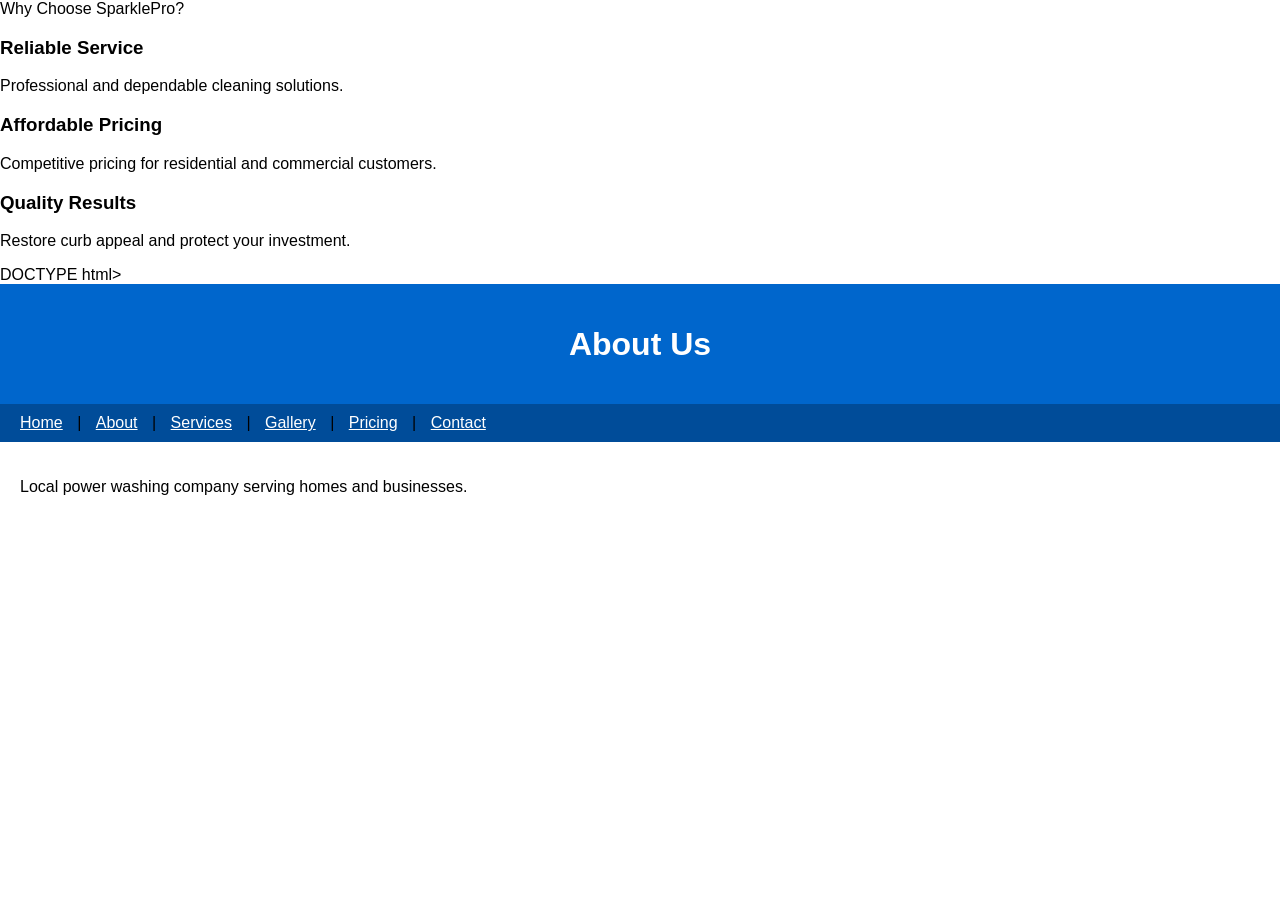
==== about.html @ 60c55490 "Add stylesheet link to about.html" ====
<!<h2>Why Choose SparklePro?</h2>
<link rel="stylesheet" href="styles.css">
 

<div class="grid">

 

<div>

<h3>Reliable Service</h3>

<p>Professional and dependable cleaning solutions.</p>

</div>

 

<div>

<h3>Affordable Pricing</h3>

<p>Competitive pricing for residential and commercial customers.</p>

</div>

 

<div>

<h3>Quality Results</h3>

<p>Restore curb appeal and protect your investment.</p>

</div>

 

</div>DOCTYPE html><html><head><title>About</title><link rel="stylesheet" href="styles.css"></head><body><header><h1>About Us</h1></header><nav><a href="index.html">Home</a> | <a href="about.html">About</a> | <a href="services.html">Services</a> | <a href="gallery.html">Gallery</a> | <a href="pricing.html">Pricing</a> | <a href="contact.html">Contact</a></nav><main><p>Local power washing company serving homes and businesses.</p></main></body></html>
---- styles.css ----
body{font-family:Arial,sans-serif;margin:0}header{background:#0066cc;color:white;padding:20px;text-align:center}nav{padding:10px;background:#004c99}nav a{color:white;margin:10px}main{padding:20px}table{border-collapse:collapse}th,td{padding:8px}
---- styles.css ----
body{font-family:Arial,sans-serif;margin:0}header{background:#0066cc;color:white;padding:20px;text-align:center}nav{padding:10px;background:#004c99}nav a{color:white;margin:10px}main{padding:20px}table{border-collapse:collapse}th,td{padding:8px}
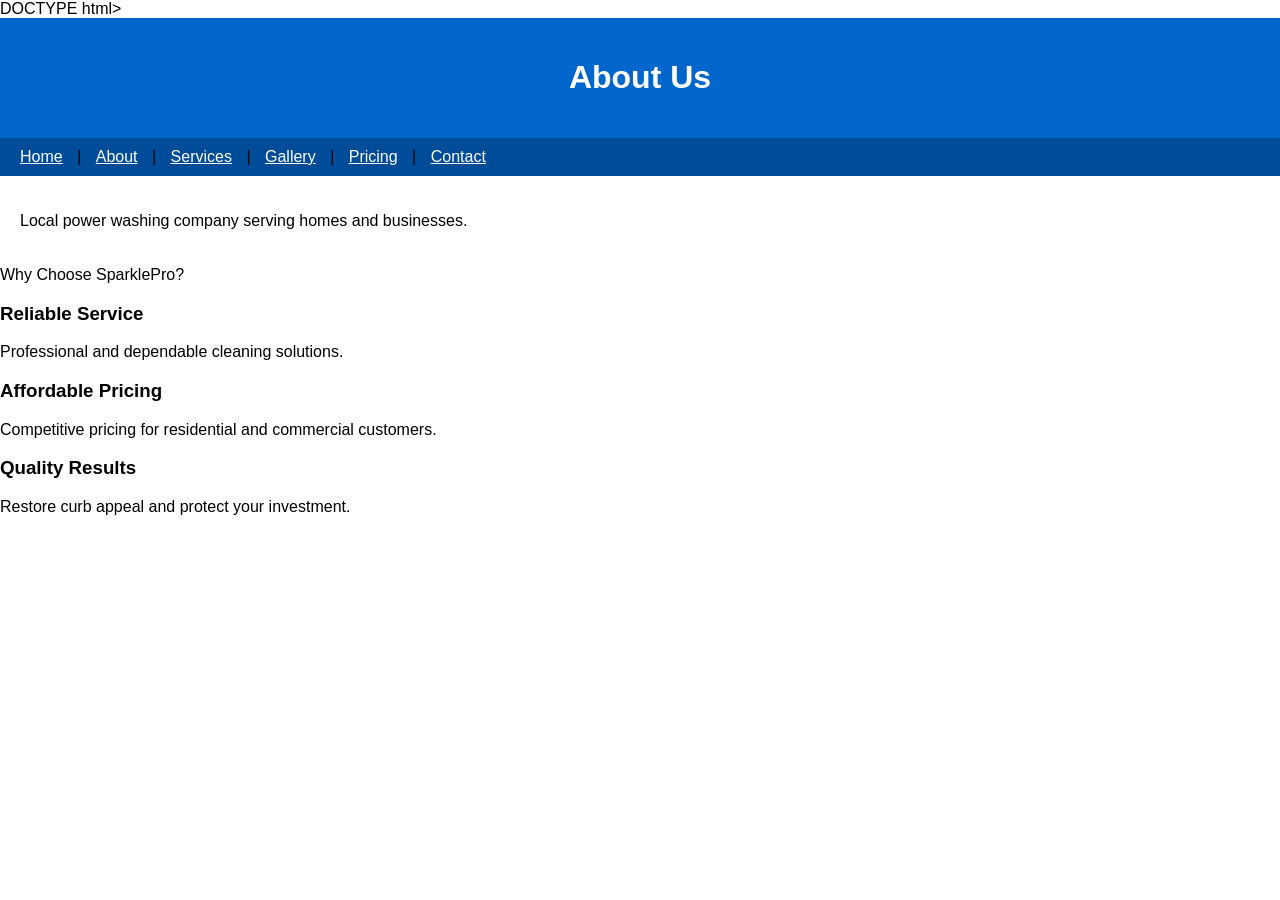
==== commit 057c6939: "Correct HTML structure in about.html Fixed HTML structure and removed duplicate content." ====
--- a/about.html
+++ b/about.html
@@ -1,5 +1,7 @@
+<link rel="stylesheet" href="styles.css">
+</div>DOCTYPE html><html><head><title>About</title><link rel="stylesheet" href="styles.css"></head><body><header><h1>About Us</h1></header><nav><a href="index.html">Home</a> | <a href="about.html">About</a> | <a href="services.html">Services</a> | <a href="gallery.html">Gallery</a> | <a href="pricing.html">Pricing</a> | <a href="contact.html">Contact</a></nav><main><p>Local power washing company serving homes and businesses.</p></main></body></html>
 <!<h2>Why Choose SparklePro?</h2>
-<link rel="stylesheet" href="styles.css">
+
  
 
 <div class="grid">
@@ -36,4 +38,4 @@
 
  
 
-</div>DOCTYPE html><html><head><title>About</title><link rel="stylesheet" href="styles.css"></head><body><header><h1>About Us</h1></header><nav><a href="index.html">Home</a> | <a href="about.html">About</a> | <a href="services.html">Services</a> | <a href="gallery.html">Gallery</a> | <a href="pricing.html">Pricing</a> | <a href="contact.html">Contact</a></nav><main><p>Local power washing company serving homes and businesses.</p></main></body></html>
+
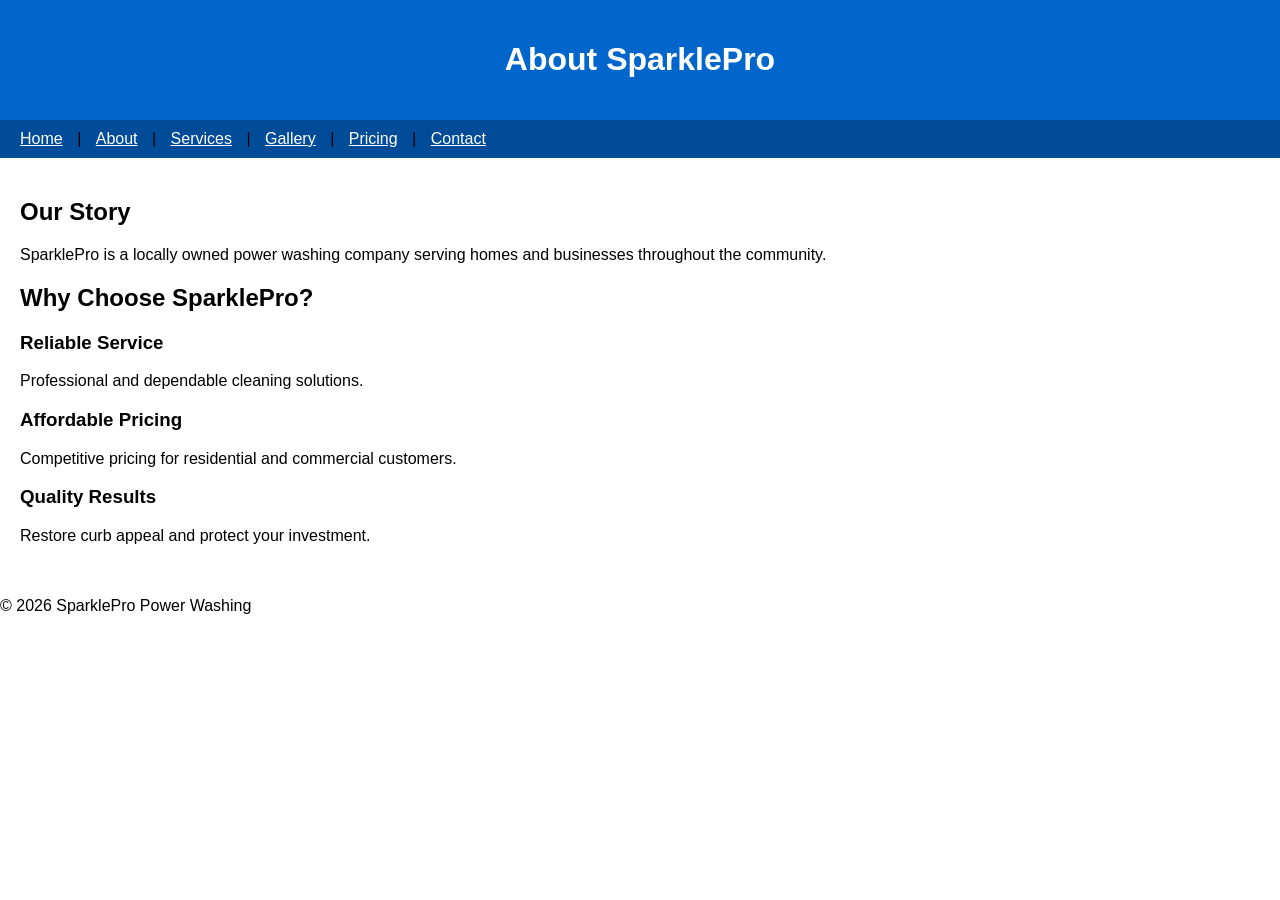
==== commit 01f97caa: "Revise About page layout and content Updated the structure and content of the About page, including " ====
--- a/about.html
+++ b/about.html
@@ -1,6 +1,68 @@
+<!DOCTYPE html>
+
+<html>
+
+ 
+
+<head>
+
+<title>About SparklePro</title>
+
 <link rel="stylesheet" href="styles.css">
-</div>DOCTYPE html><html><head><title>About</title><link rel="stylesheet" href="styles.css"></head><body><header><h1>About Us</h1></header><nav><a href="index.html">Home</a> | <a href="about.html">About</a> | <a href="services.html">Services</a> | <a href="gallery.html">Gallery</a> | <a href="pricing.html">Pricing</a> | <a href="contact.html">Contact</a></nav><main><p>Local power washing company serving homes and businesses.</p></main></body></html>
-<!<h2>Why Choose SparklePro?</h2>
+
+</head>
+
+ 
+
+<body>
+
+ 
+
+<header>
+
+<h1>About SparklePro</h1>
+
+</header>
+
+ 
+
+<nav>
+
+<a href="index.html">Home</a> |
+
+<a href="about.html">About</a> |
+
+<a href="services.html">Services</a> |
+
+<a href="gallery.html">Gallery</a> |
+
+<a href="pricing.html">Pricing</a> |
+
+<a href="contact.html">Contact</a>
+
+</nav>
+
+ 
+
+<main>
+
+ 
+
+<h2>Our Story</h2>
+
+ 
+
+<p>
+
+SparklePro is a locally owned power washing company serving homes
+
+and businesses throughout the community.
+
+</p>
+
+ 
+
+<h2>Why Choose SparklePro?</h2>
 
  
 
@@ -38,4 +100,24 @@
 
  
 
+</div>
 
+ 
+
+</main>
+
+ 
+
+<footer>
+
+<p>© 2026 SparklePro Power Washing</p>
+
+</footer>
+
+ 
+
+</body>
+
+ 
+
+</html>
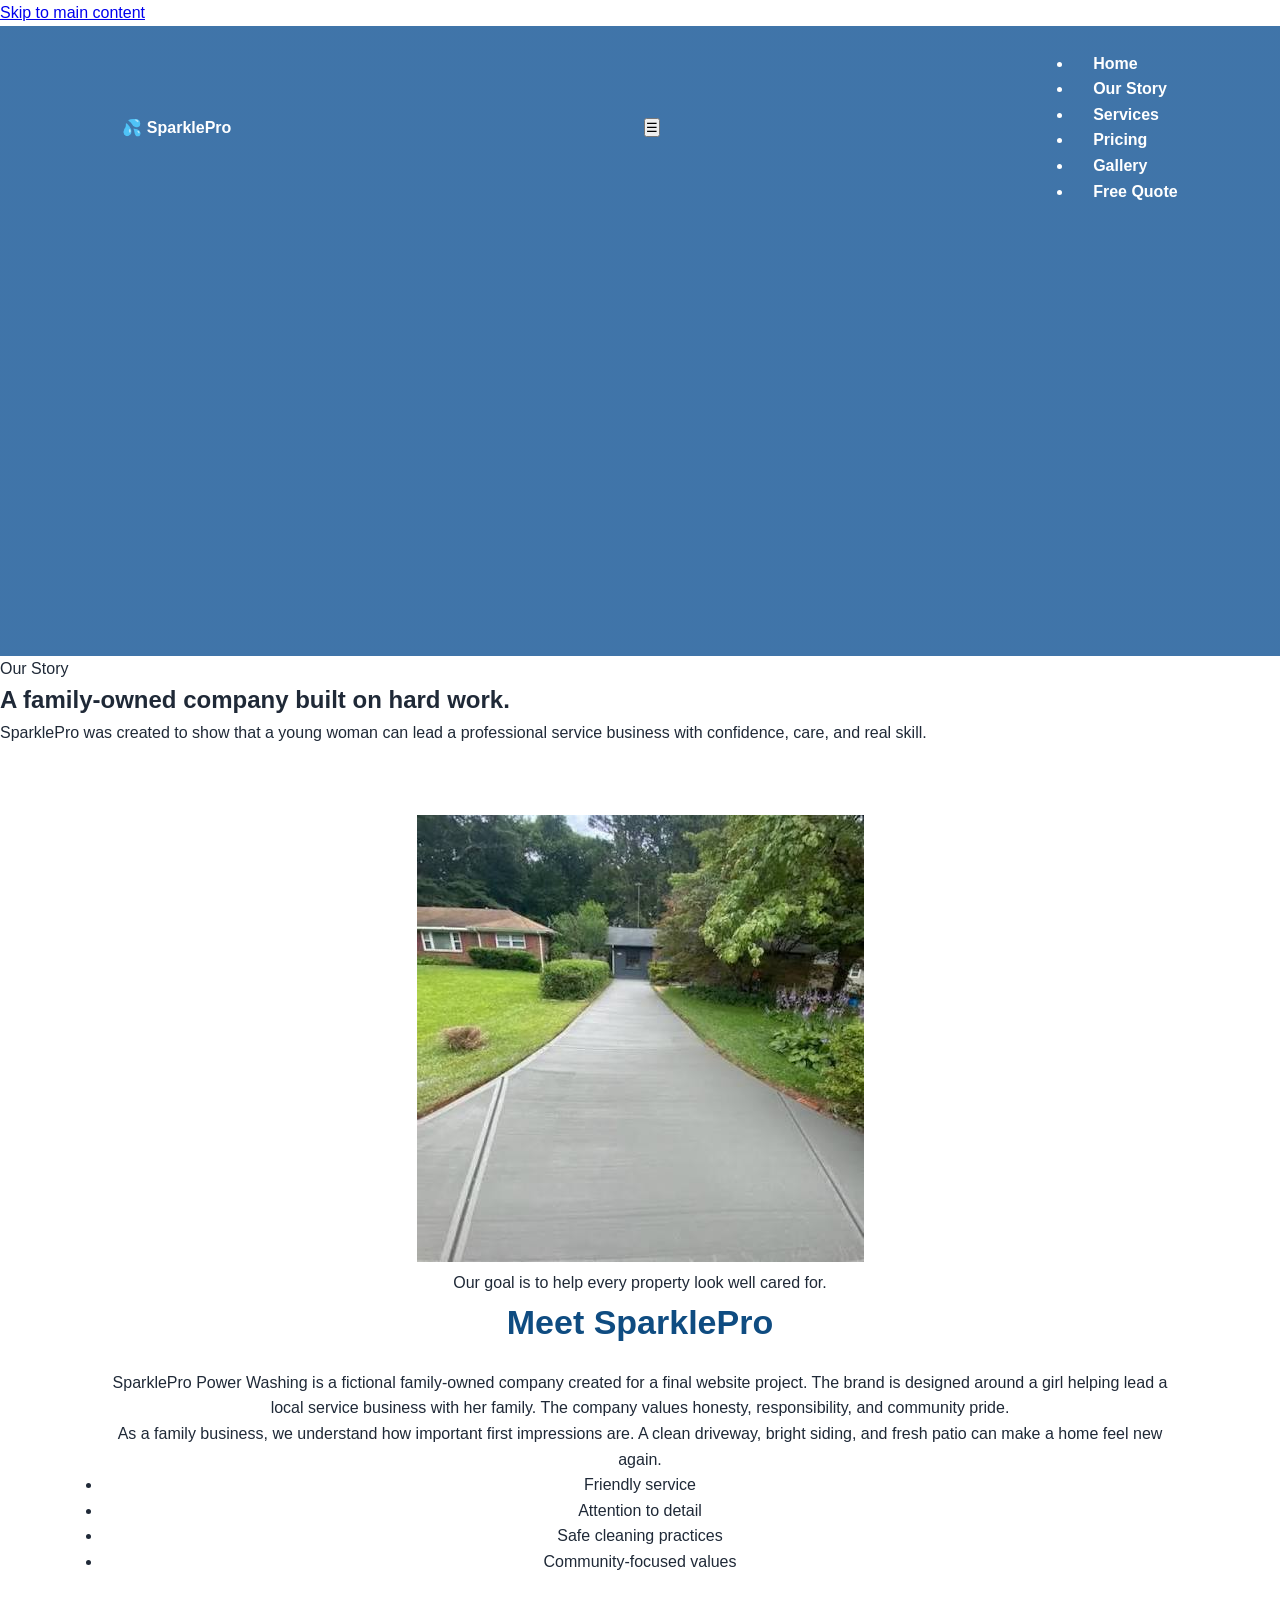
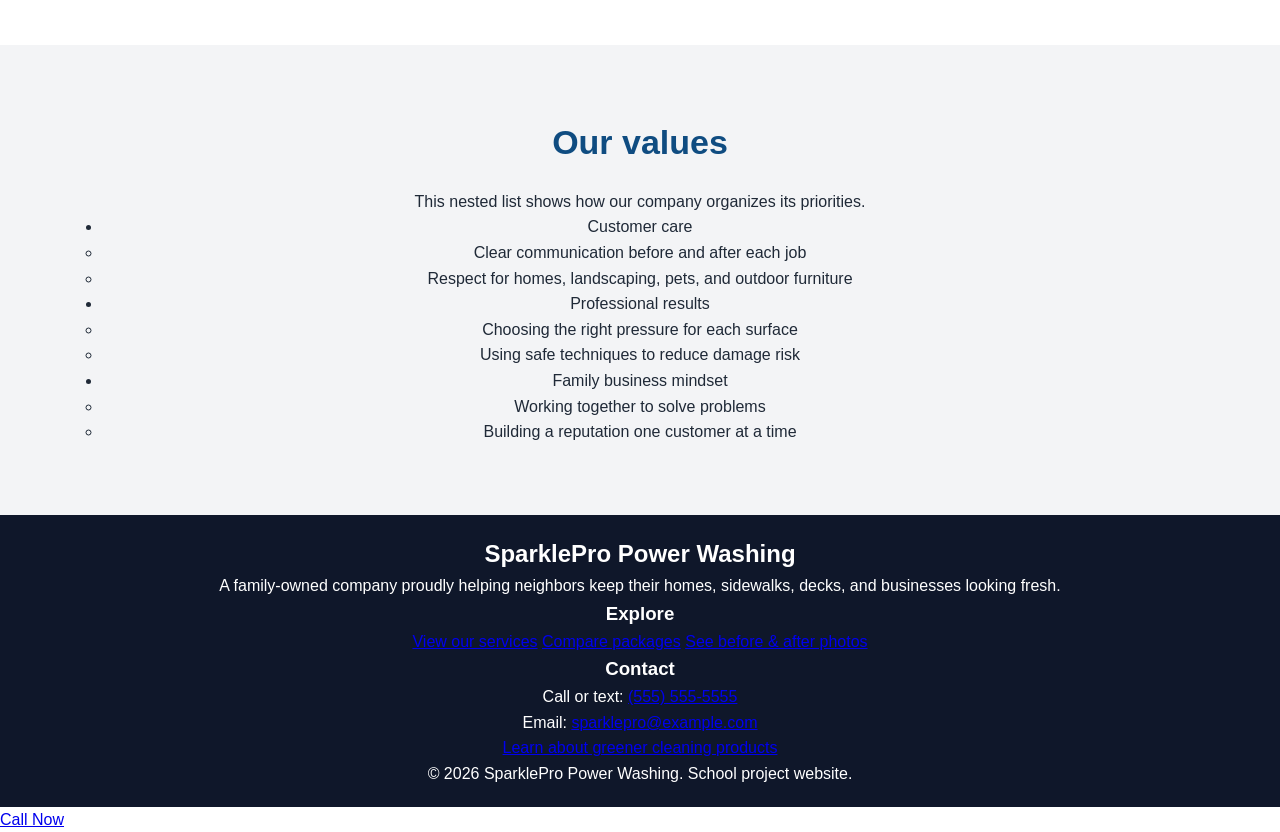
==== commit ddb0965c: "Revise about.html for SEO and accessibility improvements Updated the structure and content of the ab" ====
--- a/about.html
+++ b/about.html
@@ -1,123 +1,107 @@
 <!DOCTYPE html>
+<html lang="en">
+<head>
+    <meta charset="UTF-8">
+    <meta name="viewport" content="width=device-width, initial-scale=1.0">
+    <title>Our Story | SparklePro Power Washing</title>
+    <meta name="description" content="Learn about the family-owned story behind SparklePro Power Washing and its mission to serve local homeowners.">
+    <link rel="stylesheet" href="styles.css">
+    <script defer src="script.js"></script>
+</head>
+<body>
+    <a class="skip-link" href="#main-content">Skip to main content</a>
+    <header class="site-header">
+        <nav class="navbar" aria-label="Main navigation">
+            <a class="logo" href="index.html" aria-label="SparklePro Power Washing home">
+                <span class="logo-mark">💦</span>
+                <span>SparklePro</span>
+            </a>
+            <button class="menu-toggle" aria-label="Open navigation menu" aria-expanded="false">☰</button>
+            <ul class="nav-links">
+                <li><a href="index.html">Home</a></li>
+                <li><a href="about.html">Our Story</a></li>
+                <li><a href="services.html">Services</a></li>
+                <li><a href="pricing.html">Pricing</a></li>
+                <li><a href="gallery.html">Gallery</a></li>
+                <li><a class="nav-cta" href="contact.html">Free Quote</a></li>
+            </ul>
+        </nav>
+    </header>
+    <main id="main-content">
+        <section class="page-hero small-hero">
+            <div class="reveal">
+                <p class="eyebrow">Our Story</p>
+                <h1>A family-owned company built on hard work.</h1>
+                <p>SparklePro was created to show that a young woman can lead a professional service business with confidence, care, and real skill.</p>
+            </div>
+        </section>
 
-<html>
+        <section class="section split">
+            <figure class="image-frame reveal">
+                <img src="housewash.jpg" alt="A clean house exterior after soft washing service">
+                <figcaption>Our goal is to help every property look well cared for.</figcaption>
+            </figure>
+            <div class="reveal">
+                <h2>Meet SparklePro</h2>
+                <p>SparklePro Power Washing is a fictional family-owned company created for a final website project. The brand is designed around a girl helping lead a local service business with her family. The company values honesty, responsibility, and community pride.</p>
+                <p>As a family business, we understand how important first impressions are. A clean driveway, bright siding, and fresh patio can make a home feel new again.</p>
+                <ul class="simple-list">
+                    <li>Friendly service</li>
+                    <li>Attention to detail</li>
+                    <li>Safe cleaning practices</li>
+                    <li>Community-focused values</li>
+                </ul>
+            </div>
+        </section>
 
- 
-
-<head>
-
-<title>About SparklePro</title>
-
-<link rel="stylesheet" href="styles.css">
-
-</head>
-
- 
-
-<body>
-
- 
-
-<header>
-
-<h1>About SparklePro</h1>
-
-</header>
-
- 
-
-<nav>
-
-<a href="index.html">Home</a> |
-
-<a href="about.html">About</a> |
-
-<a href="services.html">Services</a> |
-
-<a href="gallery.html">Gallery</a> |
-
-<a href="pricing.html">Pricing</a> |
-
-<a href="contact.html">Contact</a>
-
-</nav>
-
- 
-
-<main>
-
- 
-
-<h2>Our Story</h2>
-
- 
-
-<p>
-
-SparklePro is a locally owned power washing company serving homes
-
-and businesses throughout the community.
-
-</p>
-
- 
-
-<h2>Why Choose SparklePro?</h2>
-
- 
-
-<div class="grid">
-
- 
-
-<div>
-
-<h3>Reliable Service</h3>
-
-<p>Professional and dependable cleaning solutions.</p>
-
-</div>
-
- 
-
-<div>
-
-<h3>Affordable Pricing</h3>
-
-<p>Competitive pricing for residential and commercial customers.</p>
-
-</div>
-
- 
-
-<div>
-
-<h3>Quality Results</h3>
-
-<p>Restore curb appeal and protect your investment.</p>
-
-</div>
-
- 
-
-</div>
-
- 
-
-</main>
-
- 
-
-<footer>
-
-<p>© 2026 SparklePro Power Washing</p>
-
-</footer>
-
- 
-
+        <section class="section gray">
+            <div class="section-heading reveal">
+                <h2>Our values</h2>
+                <p>This nested list shows how our company organizes its priorities.</p>
+            </div>
+            <ul class="nested-list reveal">
+                <li>Customer care
+                    <ul>
+                        <li>Clear communication before and after each job</li>
+                        <li>Respect for homes, landscaping, pets, and outdoor furniture</li>
+                    </ul>
+                </li>
+                <li>Professional results
+                    <ul>
+                        <li>Choosing the right pressure for each surface</li>
+                        <li>Using safe techniques to reduce damage risk</li>
+                    </ul>
+                </li>
+                <li>Family business mindset
+                    <ul>
+                        <li>Working together to solve problems</li>
+                        <li>Building a reputation one customer at a time</li>
+                    </ul>
+                </li>
+            </ul>
+        </section>
+    </main>
+    <footer class="site-footer">
+        <div class="footer-grid">
+            <div>
+                <h2>SparklePro Power Washing</h2>
+                <p>A family-owned company proudly helping neighbors keep their homes, sidewalks, decks, and businesses looking fresh.</p>
+            </div>
+            <div>
+                <h3>Explore</h3>
+                <a href="services.html">View our services</a>
+                <a href="pricing.html">Compare packages</a>
+                <a href="gallery.html">See before & after photos</a>
+            </div>
+            <div>
+                <h3>Contact</h3>
+                <p>Call or text: <a href="tel:5555555555">(555) 555-5555</a></p>
+                <p>Email: <a href="mailto:sparklepro@example.com">sparklepro@example.com</a></p>
+                <p><a href="https://www.epa.gov/greenerproducts" target="_blank" rel="noopener">Learn about greener cleaning products</a></p>
+            </div>
+        </div>
+        <p class="copyright">© 2026 SparklePro Power Washing. School project website.</p>
+    </footer>
+    <a class="floating-call" href="tel:5555555555" aria-label="Call SparklePro Power Washing">Call Now</a>
 </body>
-
- 
-
 </html>
--- a/styles.css
+++ b/styles.css
@@ -1 +1,119 @@
-body{font-family:Arial,sans-serif;margin:0}header{background:#0066cc;color:white;padding:20px;text-align:center}nav{padding:10px;background:#004c99}nav a{color:white;margin:10px}main{padding:20px}table{border-collapse:collapse}th,td{padding:8px}
+* {
+  box-sizing: border-box;
+  margin: 0;
+  padding: 0;
+}
+
+body {
+  font-family: Arial, sans-serif;
+  color: #1f2937;
+  line-height: 1.6;
+}
+
+header {
+  background: linear-gradient(rgba(0, 70, 140, 0.75), rgba(0, 70, 140, 0.75)),
+    url("https://images.unsplash.com/photo-1626873905709-1b6ea503b20e?auto=format&fit=crop&w=1600&q=80");
+  background-size: cover;
+  background-position: center;
+  color: white;
+  min-height: 70vh;
+}
+
+nav {
+  display: flex;
+  justify-content: space-between;
+  align-items: center;
+  padding: 25px 8%;
+}
+
+nav h1 {
+  font-size: 24px;
+}
+
+nav a {
+  color: white;
+  text-decoration: none;
+  margin-left: 20px;
+  font-weight: bold;
+}
+
+.hero {
+  text-align: center;
+  padding: 120px 20px;
+}
+
+.hero h2 {
+  font-size: 48px;
+  margin-bottom: 15px;
+}
+
+.hero p {
+  font-size: 22px;
+  margin-bottom: 30px;
+}
+
+.btn {
+  display: inline-block;
+  background: #22c55e;
+  color: white;
+  padding: 14px 28px;
+  border-radius: 30px;
+  text-decoration: none;
+  font-weight: bold;
+}
+
+.section {
+  padding: 70px 8%;
+  text-align: center;
+}
+
+.section h2 {
+  font-size: 34px;
+  margin-bottom: 20px;
+  color: #0f4c81;
+}
+
+.gray {
+  background: #f3f4f6;
+}
+
+.cards {
+  display: grid;
+  grid-template-columns: repeat(auto-fit, minmax(200px, 1fr));
+  gap: 20px;
+}
+
+.card {
+  background: white;
+  padding: 30px;
+  border-radius: 14px;
+  box-shadow: 0 4px 15px rgba(0,0,0,0.1);
+  font-size: 20px;
+  font-weight: bold;
+}
+
+footer {
+  background: #0f172a;
+  color: white;
+  text-align: center;
+  padding: 20px;
+}
+
+@media (max-width: 700px) {
+  nav {
+    flex-direction: column;
+    gap: 15px;
+  }
+
+  nav a {
+    margin: 0 8px;
+  }
+
+  .hero h2 {
+    font-size: 34px;
+  }
+
+  .hero p {
+    font-size: 18px;
+  }
+}
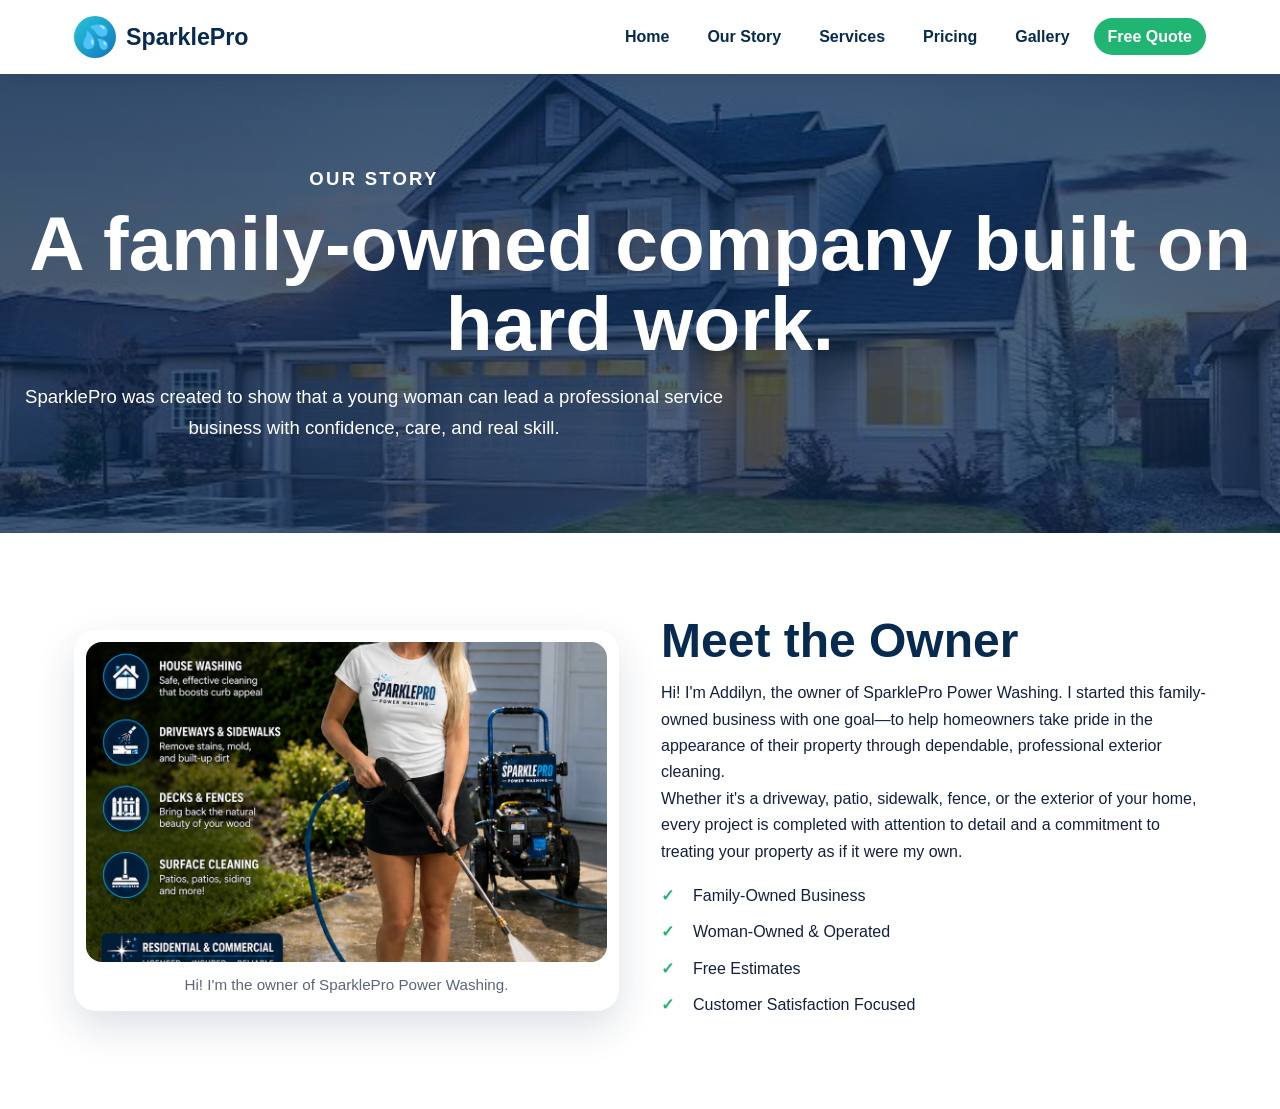
==== commit 40abcbee: "Revise about section to feature owner and services Updated the content to introduce the owner and hi" ====
--- a/about.html
+++ b/about.html
@@ -37,71 +37,21 @@
         </section>
 
         <section class="section split">
-            <figure class="image-frame reveal">
-                <img src="housewash.jpg" alt="A clean house exterior after soft washing service">
-                <figcaption>Our goal is to help every property look well cared for.</figcaption>
-            </figure>
-            <div class="reveal">
-                <h2>Meet SparklePro</h2>
-                <p>SparklePro Power Washing is a fictional family-owned company created for a final website project. The brand is designed around a girl helping lead a local service business with her family. The company values honesty, responsibility, and community pride.</p>
-                <p>As a family business, we understand how important first impressions are. A clean driveway, bright siding, and fresh patio can make a home feel new again.</p>
-                <ul class="simple-list">
-                    <li>Friendly service</li>
-                    <li>Attention to detail</li>
-                    <li>Safe cleaning practices</li>
-                    <li>Community-focused values</li>
-                </ul>
-            </div>
-        </section>
+           <figure class="image-frame reveal">
+    <img src="selfie.jpeg" alt="Owner of SparklePro Power Washing standing in front of a home">
+    <figcaption>Hi! I'm the owner of SparklePro Power Washing.</figcaption>
+</figure> 
+   <div class="reveal">
+    <h2>Meet the Owner</h2>
 
-        <section class="section gray">
-            <div class="section-heading reveal">
-                <h2>Our values</h2>
-                <p>This nested list shows how our company organizes its priorities.</p>
-            </div>
-            <ul class="nested-list reveal">
-                <li>Customer care
-                    <ul>
-                        <li>Clear communication before and after each job</li>
-                        <li>Respect for homes, landscaping, pets, and outdoor furniture</li>
-                    </ul>
-                </li>
-                <li>Professional results
-                    <ul>
-                        <li>Choosing the right pressure for each surface</li>
-                        <li>Using safe techniques to reduce damage risk</li>
-                    </ul>
-                </li>
-                <li>Family business mindset
-                    <ul>
-                        <li>Working together to solve problems</li>
-                        <li>Building a reputation one customer at a time</li>
-                    </ul>
-                </li>
-            </ul>
-        </section>
-    </main>
-    <footer class="site-footer">
-        <div class="footer-grid">
-            <div>
-                <h2>SparklePro Power Washing</h2>
-                <p>A family-owned company proudly helping neighbors keep their homes, sidewalks, decks, and businesses looking fresh.</p>
-            </div>
-            <div>
-                <h3>Explore</h3>
-                <a href="services.html">View our services</a>
-                <a href="pricing.html">Compare packages</a>
-                <a href="gallery.html">See before & after photos</a>
-            </div>
-            <div>
-                <h3>Contact</h3>
-                <p>Call or text: <a href="tel:5555555555">(555) 555-5555</a></p>
-                <p>Email: <a href="mailto:sparklepro@example.com">sparklepro@example.com</a></p>
-                <p><a href="https://www.epa.gov/greenerproducts" target="_blank" rel="noopener">Learn about greener cleaning products</a></p>
-            </div>
-        </div>
-        <p class="copyright">© 2026 SparklePro Power Washing. School project website.</p>
-    </footer>
-    <a class="floating-call" href="tel:5555555555" aria-label="Call SparklePro Power Washing">Call Now</a>
-</body>
-</html>
+    <p>Hi! I'm Addilyn, the owner of SparklePro Power Washing. I started this family-owned business with one goal—to help homeowners take pride in the appearance of their property through dependable, professional exterior cleaning.</p>
+
+    <p>Whether it's a driveway, patio, sidewalk, fence, or the exterior of your home, every project is completed with attention to detail and a commitment to treating your property as if it were my own.</p>
+
+    <ul class="simple-list">
+        <li>Family-Owned Business</li>
+        <li>Woman-Owned & Operated</li>
+        <li>Free Estimates</li>
+        <li>Customer Satisfaction Focused</li>
+    </ul>
+</div>
--- a/styles.css
+++ b/styles.css
@@ -1,119 +1,628 @@
+/* SparklePro Power Washing - External CSS
+   This file styles all pages and includes responsive design, flexbox, CSS grid,
+   accessible focus states, image captions, lists, forms, tables, and animation.
+*/
+
+:root {
+    --navy: #072b4f;
+    --blue: #0f75bc;
+    --aqua: #28c7d8;
+    --green: #21b573;
+    --white: #ffffff;
+    --soft: #f3fbff;
+    --gray: #5b6778;
+    --dark: #14213d;
+    --shadow: 0 16px 40px rgba(7, 43, 79, 0.14);
+    --radius: 22px;
+}
+
 * {
-  box-sizing: border-box;
-  margin: 0;
-  padding: 0;
+    box-sizing: border-box;
+    margin: 0;
+    padding: 0;
+}
+
+html {
+    scroll-behavior: smooth;
 }
 
 body {
-  font-family: Arial, sans-serif;
-  color: #1f2937;
-  line-height: 1.6;
-}
-
-header {
-  background: linear-gradient(rgba(0, 70, 140, 0.75), rgba(0, 70, 140, 0.75)),
-    url("https://images.unsplash.com/photo-1626873905709-1b6ea503b20e?auto=format&fit=crop&w=1600&q=80");
-  background-size: cover;
-  background-position: center;
-  color: white;
-  min-height: 70vh;
-}
-
-nav {
-  display: flex;
-  justify-content: space-between;
-  align-items: center;
-  padding: 25px 8%;
-}
-
-nav h1 {
-  font-size: 24px;
-}
-
-nav a {
-  color: white;
-  text-decoration: none;
-  margin-left: 20px;
-  font-weight: bold;
-}
-
-.hero {
-  text-align: center;
-  padding: 120px 20px;
-}
-
-.hero h2 {
-  font-size: 48px;
-  margin-bottom: 15px;
-}
-
-.hero p {
-  font-size: 22px;
-  margin-bottom: 30px;
+    font-family: Arial, Helvetica, sans-serif;
+    color: var(--dark);
+    line-height: 1.65;
+    background: var(--white);
+}
+
+img {
+    max-width: 100%;
+    display: block;
+}
+
+a {
+    color: var(--blue);
+}
+
+.skip-link {
+    position: absolute;
+    left: -999px;
+    top: 10px;
+    background: var(--navy);
+    color: var(--white);
+    padding: 12px;
+    z-index: 999;
+}
+
+.skip-link:focus {
+    left: 10px;
+}
+
+.site-header {
+    position: sticky;
+    top: 0;
+    z-index: 100;
+    background: rgba(255, 255, 255, 0.96);
+    box-shadow: 0 4px 20px rgba(0, 0, 0, 0.07);
+}
+
+.navbar {
+    max-width: 1180px;
+    margin: auto;
+    padding: 16px 24px;
+    display: flex;
+    align-items: center;
+    justify-content: space-between;
+    gap: 20px;
+}
+
+.logo {
+    display: flex;
+    align-items: center;
+    gap: 10px;
+    color: var(--navy);
+    font-size: 1.45rem;
+    font-weight: 800;
+    text-decoration: none;
+}
+
+.logo-mark {
+    background: linear-gradient(135deg, var(--aqua), var(--blue));
+    color: white;
+    width: 42px;
+    height: 42px;
+    display: grid;
+    place-items: center;
+    border-radius: 50%;
+}
+
+.nav-links {
+    display: flex;
+    align-items: center;
+    gap: 10px;
+    list-style: none;
+}
+
+.nav-links a {
+    color: var(--navy);
+    text-decoration: none;
+    font-weight: 700;
+    padding: 10px 14px;
+    border-radius: 999px;
+}
+
+.nav-links a:hover,
+.nav-links a:focus {
+    background: var(--soft);
+    outline: 3px solid transparent;
+}
+
+.nav-cta {
+    background: var(--green) !important;
+    color: white !important;
+}
+
+.menu-toggle {
+    display: none;
+    border: 0;
+    background: var(--navy);
+    color: white;
+    font-size: 1.3rem;
+    padding: 9px 13px;
+    border-radius: 12px;
+}
+
+.hero,
+.page-hero {
+    min-height: 72vh;
+    padding: 90px 24px;
+    display: grid;
+    grid-template-columns: minmax(0, 1.1fr) minmax(280px, 0.9fr);
+    align-items: center;
+    gap: 44px;
+    background:
+        radial-gradient(circle at top right, rgba(40, 199, 216, .35), transparent 28%),
+        linear-gradient(135deg, #e9fbff 0%, #ffffff 52%, #e8f7ff 100%);
+}
+
+.page-hero {
+    min-height: 45vh;
+    grid-template-columns: 1fr;
+    text-align: center;
+    background:
+        linear-gradient(rgba(7, 43, 79, .73), rgba(7, 43, 79, .70)),
+        url("driveway.jpg") center/cover;
+    color: white;
+}
+
+.hero > *,
+.section,
+.footer-grid {
+    max-width: 1180px;
+    width: 100%;
+    margin-left: auto;
+    margin-right: auto;
+}
+
+.hero h1,
+.page-hero h1 {
+    font-size: clamp(2.4rem, 6vw, 4.8rem);
+    line-height: 1.05;
+    margin: 8px 0 18px;
+    color: var(--navy);
+}
+
+.page-hero h1,
+.page-hero p {
+    color: white;
+}
+
+.hero p,
+.page-hero p {
+    font-size: 1.16rem;
+    max-width: 700px;
+}
+
+.eyebrow {
+    color: var(--green);
+    font-weight: 800;
+    text-transform: uppercase;
+    letter-spacing: .12em;
+    font-size: .85rem;
+}
+
+.button-row {
+    display: flex;
+    gap: 14px;
+    flex-wrap: wrap;
+    margin-top: 28px;
 }
 
 .btn {
-  display: inline-block;
-  background: #22c55e;
-  color: white;
-  padding: 14px 28px;
-  border-radius: 30px;
-  text-decoration: none;
-  font-weight: bold;
+    display: inline-block;
+    border-radius: 999px;
+    padding: 14px 22px;
+    font-weight: 800;
+    text-decoration: none;
+    border: 2px solid transparent;
+    cursor: pointer;
+}
+
+.primary {
+    background: var(--green);
+    color: white;
+}
+
+.secondary {
+    border-color: var(--blue);
+    color: var(--blue);
+    background: white;
+}
+
+.hero-card,
+.image-frame,
+.gallery-card {
+    background: white;
+    border-radius: var(--radius);
+    padding: 12px;
+    box-shadow: var(--shadow);
+    overflow: hidden;
+}
+
+.hero-card img,
+.image-frame img,
+.gallery-card img {
+    width: 100%;
+    height: 320px;
+    object-fit: cover;
+    border-radius: 16px;
+}
+
+figcaption {
+    color: var(--gray);
+    font-size: .95rem;
+    padding: 10px 4px 2px;
+    text-align: center;
 }
 
 .section {
-  padding: 70px 8%;
-  text-align: center;
-}
-
-.section h2 {
-  font-size: 34px;
-  margin-bottom: 20px;
-  color: #0f4c81;
+    padding: 80px 24px;
 }
 
 .gray {
-  background: #f3f4f6;
-}
-
-.cards {
-  display: grid;
-  grid-template-columns: repeat(auto-fit, minmax(200px, 1fr));
-  gap: 20px;
-}
-
-.card {
-  background: white;
-  padding: 30px;
-  border-radius: 14px;
-  box-shadow: 0 4px 15px rgba(0,0,0,0.1);
-  font-size: 20px;
-  font-weight: bold;
-}
-
-footer {
-  background: #0f172a;
-  color: white;
-  text-align: center;
-  padding: 20px;
-}
-
-@media (max-width: 700px) {
-  nav {
-    flex-direction: column;
-    gap: 15px;
-  }
-
-  nav a {
-    margin: 0 8px;
-  }
-
-  .hero h2 {
-    font-size: 34px;
-  }
-
-  .hero p {
-    font-size: 18px;
-  }
-}
+    background: #f7fbff;
+    max-width: none;
+}
+
+.section-heading {
+    text-align: center;
+    max-width: 760px;
+    margin: 0 auto 36px;
+}
+
+.section-heading h2,
+.split h2,
+.quote-form h2,
+.contact-card h2 {
+    color: var(--navy);
+    font-size: clamp(2rem, 4vw, 3rem);
+    line-height: 1.15;
+    margin-bottom: 12px;
+}
+
+.card-grid,
+.info-grid,
+.gallery-grid {
+    display: grid;
+    grid-template-columns: repeat(3, 1fr);
+    gap: 24px;
+}
+
+.large-grid {
+    grid-template-columns: repeat(3, 1fr);
+}
+
+.service-card,
+.info-box,
+.contact-card,
+.quote-form {
+    background: white;
+    padding: 28px;
+    border-radius: var(--radius);
+    box-shadow: var(--shadow);
+    border: 1px solid #dff4fb;
+}
+
+.service-card h2,
+.service-card h3 {
+    color: var(--navy);
+    margin-bottom: 10px;
+}
+
+.icon {
+    font-size: 2.2rem;
+    display: inline-block;
+    margin-bottom: 12px;
+}
+
+.blue-section {
+    background:
+        linear-gradient(135deg, rgba(15, 117, 188, .96), rgba(40, 199, 216, .90));
+    color: white;
+    max-width: none;
+}
+
+.blue-section h2,
+.blue-section h3,
+.blue-section .eyebrow {
+    color: white;
+}
+
+.split {
+    display: grid;
+    grid-template-columns: 1fr 1fr;
+    gap: 42px;
+    align-items: center;
+}
+
+.check-list,
+.simple-list {
+    margin-top: 18px;
+    padding-left: 0;
+    list-style: none;
+}
+
+.check-list li,
+.simple-list li {
+    margin: 10px 0;
+    padding-left: 32px;
+    position: relative;
+}
+
+.check-list li::before,
+.simple-list li::before {
+    content: "✓";
+    position: absolute;
+    left: 0;
+    color: var(--green);
+    font-weight: 900;
+}
+
+.nested-list {
+    max-width: 850px;
+    margin: 0 auto;
+    background: white;
+    padding: 30px 40px;
+    border-radius: var(--radius);
+    box-shadow: var(--shadow);
+}
+
+.nested-list > li {
+    margin-bottom: 16px;
+    font-weight: 800;
+    color: var(--navy);
+}
+
+.nested-list ul {
+    margin: 8px 0 0 22px;
+    color: var(--dark);
+    font-weight: 400;
+}
+
+.steps {
+    list-style: none;
+    display: grid;
+    grid-template-columns: repeat(3, 1fr);
+    gap: 22px;
+    counter-reset: step-counter;
+}
+
+.steps li {
+    counter-increment: step-counter;
+    background: white;
+    box-shadow: var(--shadow);
+    border-radius: var(--radius);
+    padding: 26px;
+    border-top: 6px solid var(--aqua);
+}
+
+.steps li::before {
+    content: counter(step-counter);
+    background: var(--navy);
+    color: white;
+    width: 44px;
+    height: 44px;
+    display: grid;
+    place-items: center;
+    border-radius: 50%;
+    font-weight: 900;
+    margin-bottom: 12px;
+}
+
+.steps span {
+    display: block;
+    color: var(--gray);
+    margin-top: 8px;
+}
+
+.table-wrap {
+    overflow-x: auto;
+    border-radius: var(--radius);
+    box-shadow: var(--shadow);
+}
+
+.pricing-table {
+    width: 100%;
+    border-collapse: collapse;
+    background: white;
+    min-width: 760px;
+}
+
+.pricing-table caption {
+    padding: 18px;
+    font-weight: 800;
+    color: var(--navy);
+    font-size: 1.2rem;
+}
+
+.pricing-table th,
+.pricing-table td {
+    padding: 18px;
+    border: 1px solid #d7ecf5;
+    text-align: left;
+}
+
+.pricing-table thead {
+    background: var(--navy);
+    color: white;
+}
+
+.pricing-table tbody tr:nth-child(even) {
+    background: #f4fbff;
+}
+
+.contact-layout {
+    display: grid;
+    grid-template-columns: minmax(0, 1.2fr) minmax(280px, .8fr);
+    gap: 30px;
+    align-items: start;
+}
+
+.quote-form label,
+.quote-form legend {
+    font-weight: 800;
+    color: var(--navy);
+    margin-top: 14px;
+    display: block;
+}
+
+.quote-form input,
+.quote-form select,
+.quote-form textarea {
+    width: 100%;
+    margin-top: 6px;
+    padding: 13px 14px;
+    border: 2px solid #cde7f1;
+    border-radius: 14px;
+    font: inherit;
+}
+
+.quote-form input:focus,
+.quote-form select:focus,
+.quote-form textarea:focus {
+    outline: 3px solid rgba(40, 199, 216, .35);
+    border-color: var(--blue);
+}
+
+fieldset {
+    border: 2px solid #d7ecf5;
+    border-radius: 14px;
+    padding: 14px;
+    margin: 18px 0;
+}
+
+.radio-line {
+    font-weight: 400 !important;
+}
+
+.form-note {
+    color: var(--gray);
+}
+
+.water-animation {
+    height: 120px;
+    display: flex;
+    justify-content: center;
+    align-items: flex-end;
+    gap: 20px;
+}
+
+.water-animation span {
+    width: 20px;
+    height: 20px;
+    background: white;
+    border-radius: 50% 50% 55% 45%;
+    animation: splash 1.4s infinite ease-in-out alternate;
+}
+
+.water-animation span:nth-child(2) { animation-delay: .15s; }
+.water-animation span:nth-child(3) { animation-delay: .3s; }
+.water-animation span:nth-child(4) { animation-delay: .45s; }
+.water-animation span:nth-child(5) { animation-delay: .6s; }
+
+@keyframes splash {
+    from { transform: translateY(0) scale(1); opacity: .65; }
+    to { transform: translateY(-48px) scale(1.2); opacity: 1; }
+}
+
+.reveal {
+    opacity: 0;
+    transform: translateY(26px);
+    transition: opacity .7s ease, transform .7s ease;
+}
+
+.reveal.visible {
+    opacity: 1;
+    transform: translateY(0);
+}
+
+.site-footer {
+    background: var(--navy);
+    color: white;
+    padding: 50px 24px 90px;
+}
+
+.footer-grid {
+    display: grid;
+    grid-template-columns: 1.4fr .8fr 1fr;
+    gap: 28px;
+}
+
+.site-footer a {
+    color: white;
+    display: block;
+    margin: 6px 0;
+}
+
+.copyright {
+    max-width: 1180px;
+    margin: 30px auto 0;
+    color: #c8e9f5;
+}
+
+.floating-call {
+    position: fixed;
+    right: 18px;
+    bottom: 18px;
+    z-index: 200;
+    background: var(--green);
+    color: white;
+    padding: 12px 18px;
+    border-radius: 999px;
+    text-decoration: none;
+    box-shadow: var(--shadow);
+    font-weight: 900;
+}
+
+@media (max-width: 860px) {
+    .menu-toggle {
+        display: block;
+    }
+
+    .nav-links {
+        display: none;
+        position: absolute;
+        left: 24px;
+        right: 24px;
+        top: 76px;
+        background: white;
+        flex-direction: column;
+        align-items: stretch;
+        padding: 18px;
+        border-radius: var(--radius);
+        box-shadow: var(--shadow);
+    }
+
+    .nav-links.open {
+        display: flex;
+    }
+
+    .hero,
+    .split,
+    .contact-layout,
+    .footer-grid {
+        grid-template-columns: 1fr;
+    }
+
+    .card-grid,
+    .info-grid,
+    .gallery-grid,
+    .steps,
+    .large-grid {
+        grid-template-columns: 1fr;
+    }
+
+    .hero {
+        padding-top: 55px;
+    }
+
+    .hero-card img,
+    .image-frame img,
+    .gallery-card img {
+        height: 240px;
+    }
+}
+
+@media (prefers-reduced-motion: reduce) {
+    *,
+    *::before,
+    *::after {
+        animation-duration: .01ms !important;
+        animation-iteration-count: 1 !important;
+        scroll-behavior: auto !important;
+        transition-duration: .01ms !important;
+    }
+
+    .reveal {
+        opacity: 1;
+        transform: none;
+    }
+}
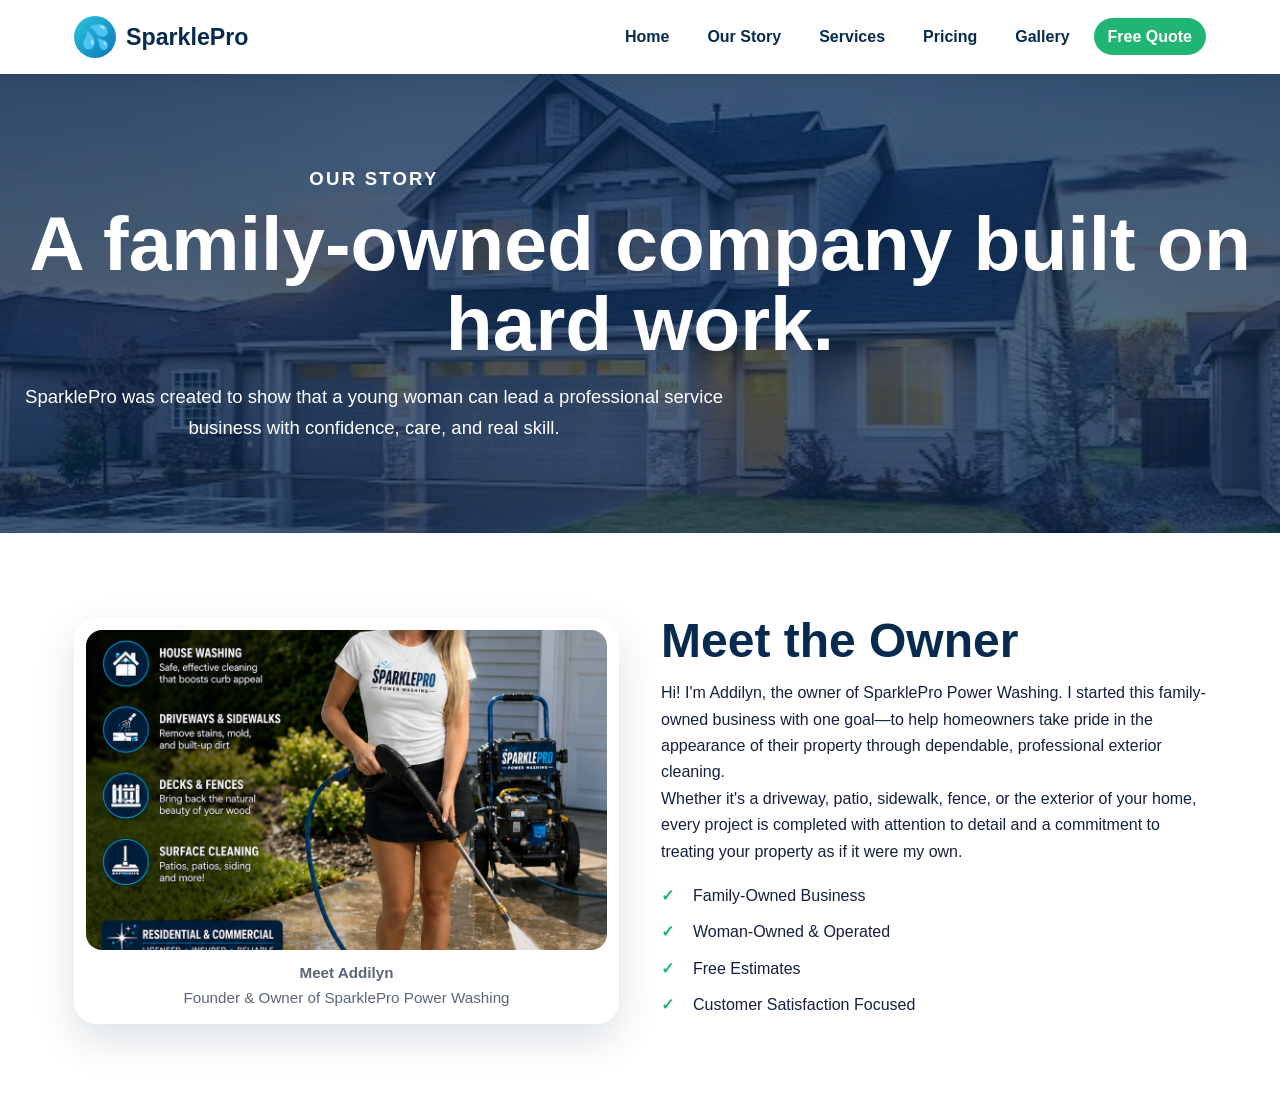
==== commit abd2400c: "Revise owner details and image caption Updated owner information and image caption in about.html." ====
--- a/about.html
+++ b/about.html
@@ -37,10 +37,13 @@
         </section>
 
         <section class="section split">
-           <figure class="image-frame reveal">
-    <img src="selfie.jpeg" alt="Owner of SparklePro Power Washing standing in front of a home">
-    <figcaption>Hi! I'm the owner of SparklePro Power Washing.</figcaption>
-</figure> 
+  <figure class="image-frame reveal owner-photo">
+    <img src="selfie.jpeg" alt="Addilyn, owner of SparklePro Power Washing">
+    <figcaption>
+        <strong>Meet Addilyn</strong><br>
+        Founder & Owner of SparklePro Power Washing
+    </figcaption>
+</figure>       
    <div class="reveal">
     <h2>Meet the Owner</h2>
 
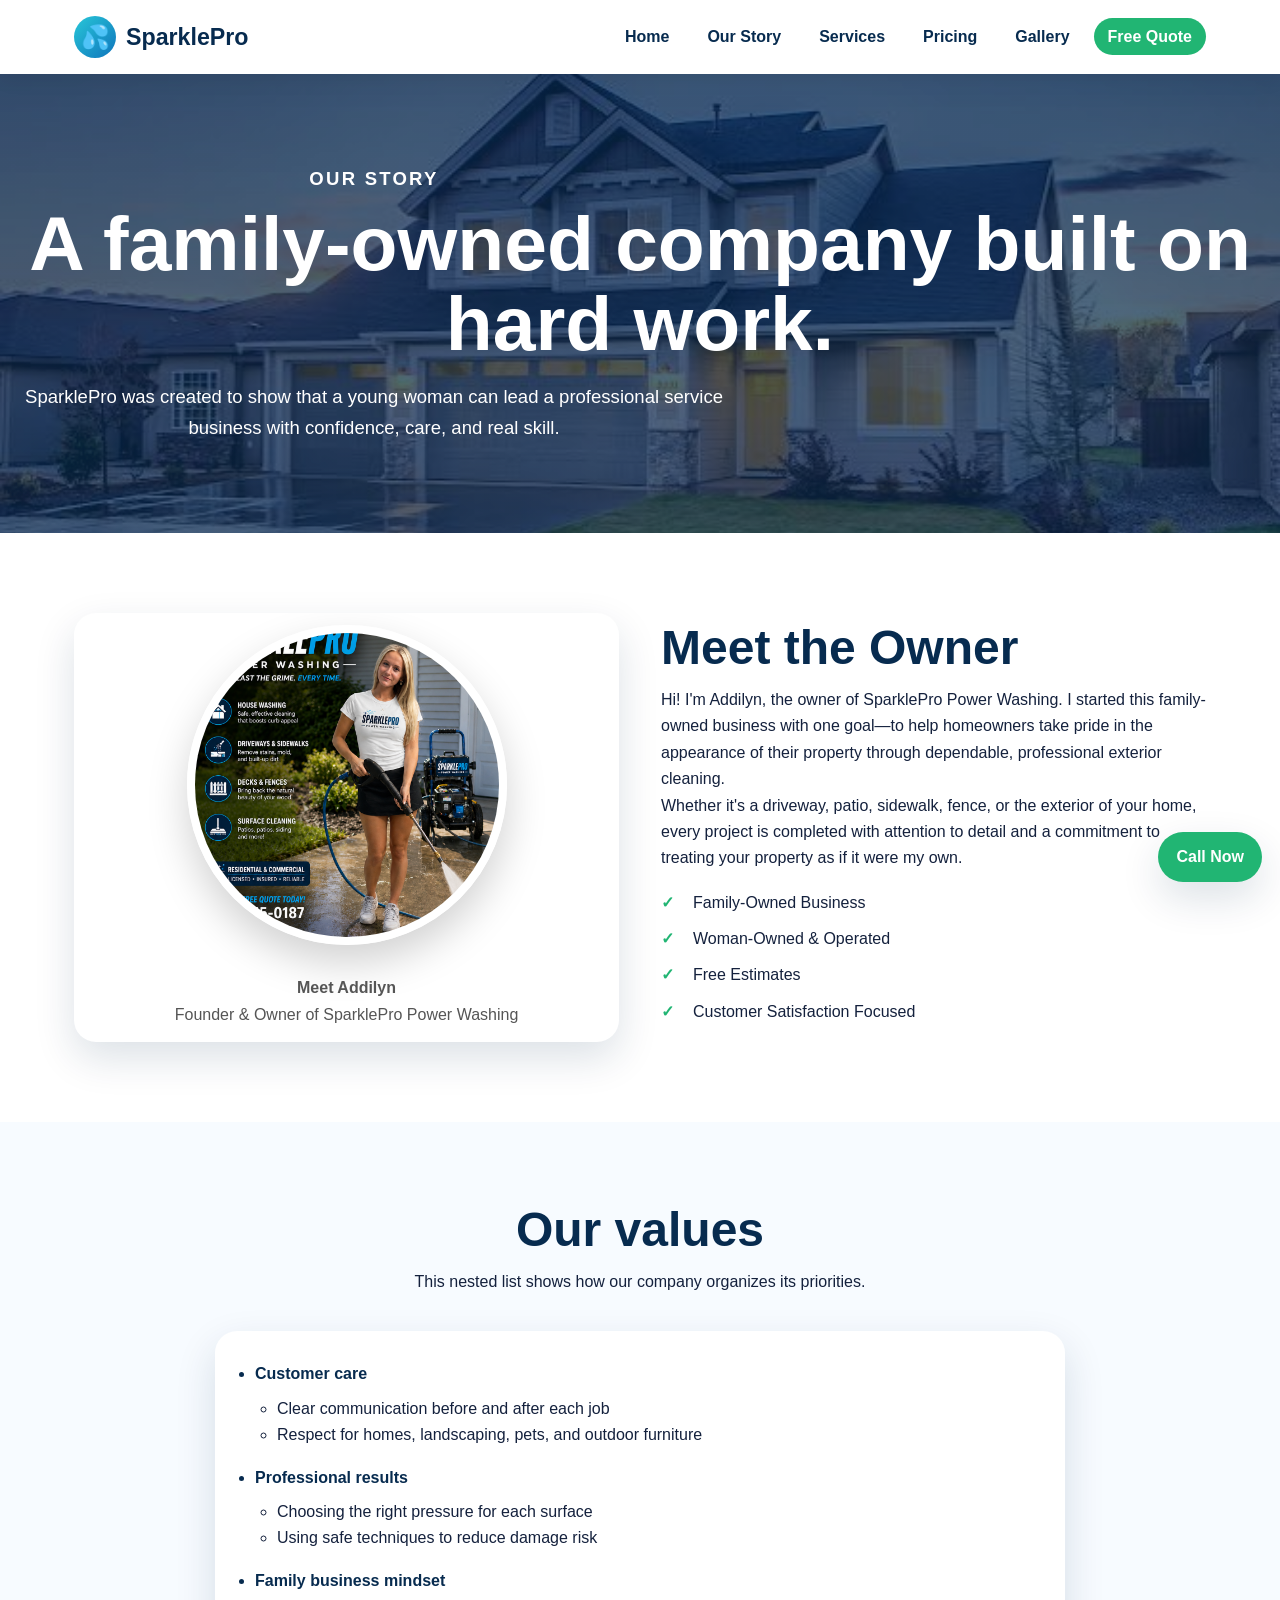
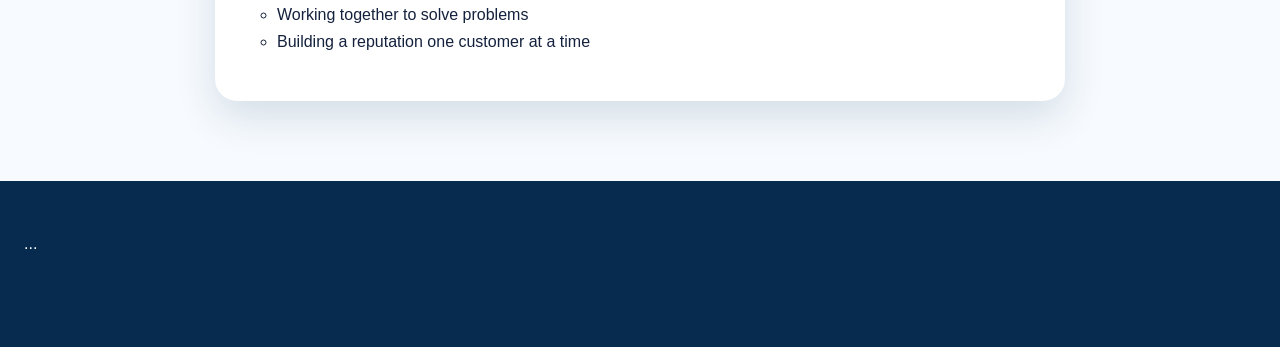
==== commit 64e87f61: "Add company values section to about.html Added a new section outlining company values with nested li" ====
--- a/about.html
+++ b/about.html
@@ -57,4 +57,41 @@
         <li>Free Estimates</li>
         <li>Customer Satisfaction Focused</li>
     </ul>
-</div>
+</div>        </section>
+
+        <section class="section gray">
+            <div class="section-heading reveal">
+                <h2>Our values</h2>
+                <p>This nested list shows how our company organizes its priorities.</p>
+            </div>
+            <ul class="nested-list reveal">
+                <li>Customer care
+                    <ul>
+                        <li>Clear communication before and after each job</li>
+                        <li>Respect for homes, landscaping, pets, and outdoor furniture</li>
+                    </ul>
+                </li>
+                <li>Professional results
+                    <ul>
+                        <li>Choosing the right pressure for each surface</li>
+                        <li>Using safe techniques to reduce damage risk</li>
+                    </ul>
+                </li>
+                <li>Family business mindset
+                    <ul>
+                        <li>Working together to solve problems</li>
+                        <li>Building a reputation one customer at a time</li>
+                    </ul>
+                </li>
+            </ul>
+        </section>
+    </main>
+
+<footer class="site-footer">
+    ...
+</footer>
+
+<a class="floating-call" href="tel:5555555555" aria-label="Call SparklePro Power Washing">Call Now</a>
+
+</body>
+</html>
--- a/styles.css
+++ b/styles.css
@@ -626,3 +626,30 @@
         transform: none;
     }
 }
+/* ===== Owner Photo ===== */
+
+.owner-photo {
+    text-align: center;
+}
+
+.owner-photo img {
+    width: 320px;
+    height: 320px;
+    object-fit: cover;
+    object-position: center;
+    border-radius: 50%;
+    border: 8px solid white;
+    box-shadow: 0 18px 40px rgba(0,0,0,.18);
+    margin: auto;
+    transition: transform .3s ease;
+}
+
+.owner-photo img:hover {
+    transform: scale(1.05);
+}
+
+.owner-photo figcaption {
+    margin-top: 20px;
+    font-size: 1rem;
+    color: #555;
+}
